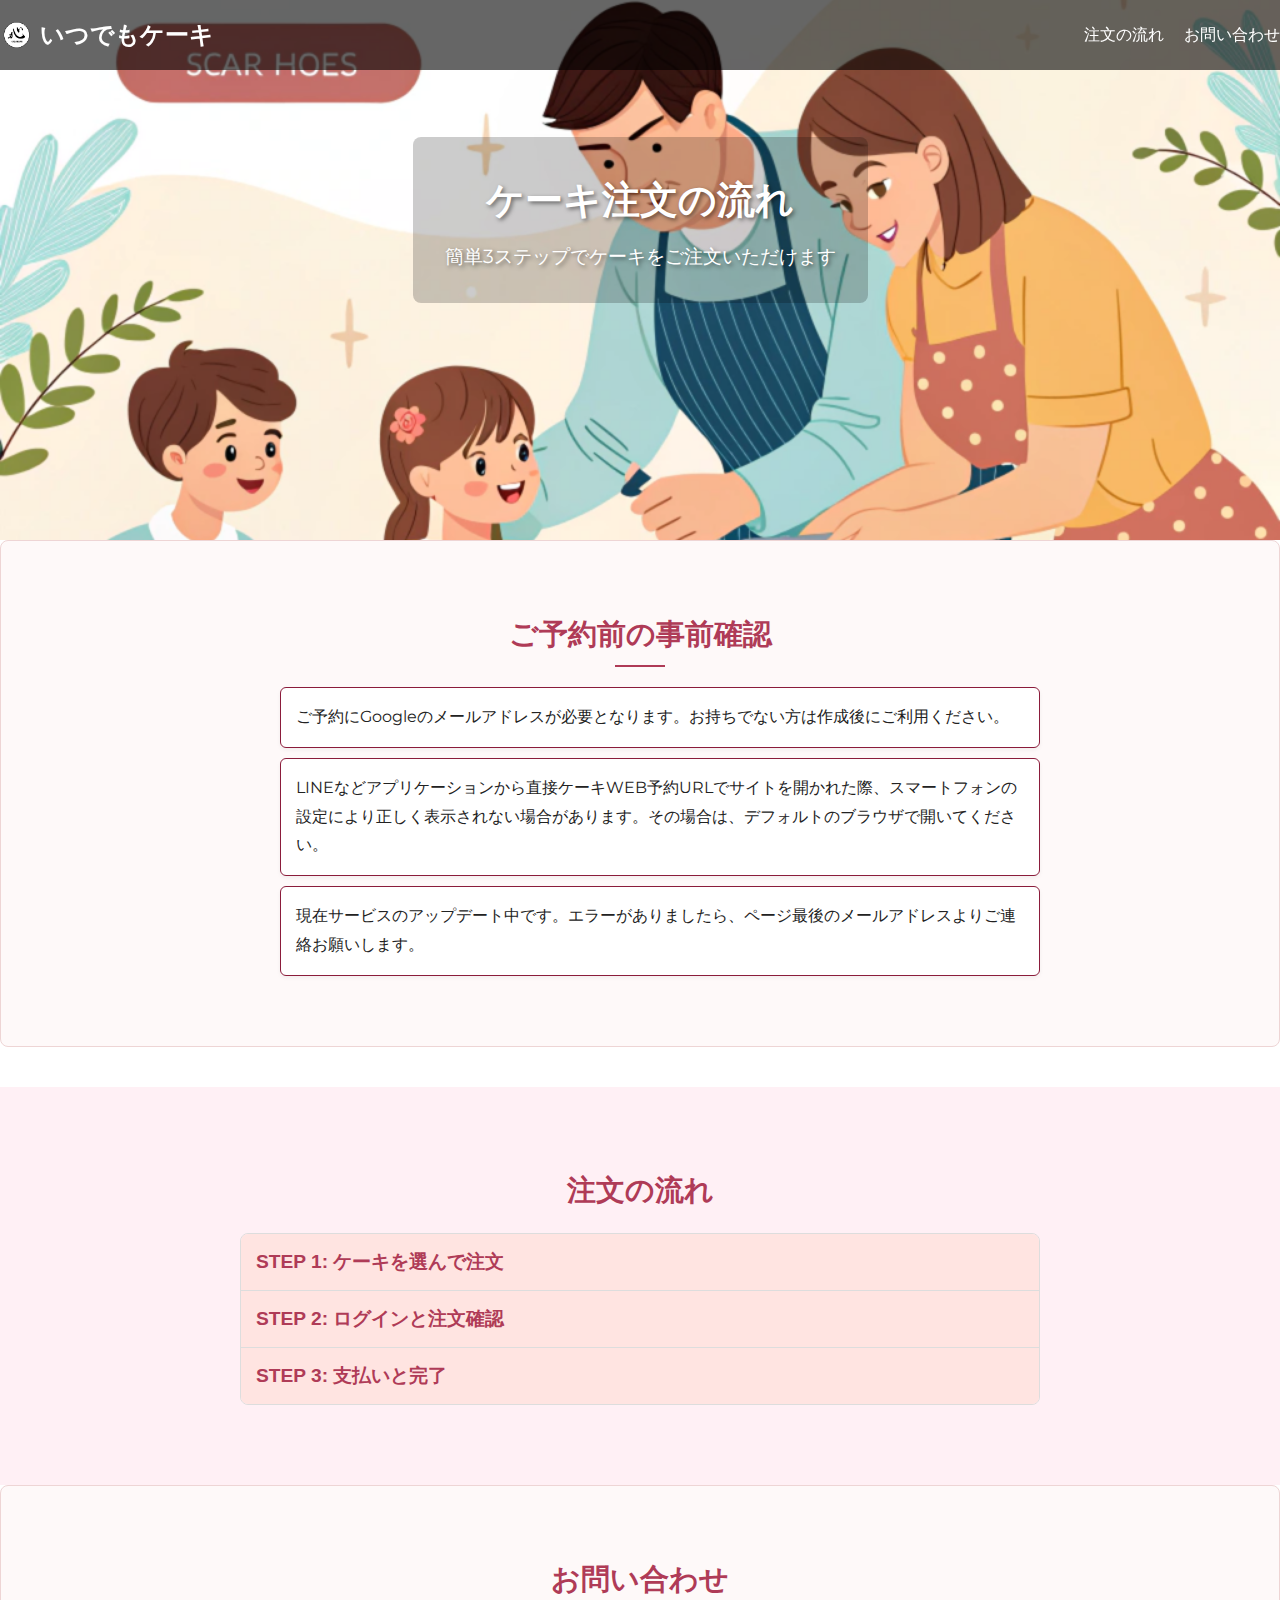
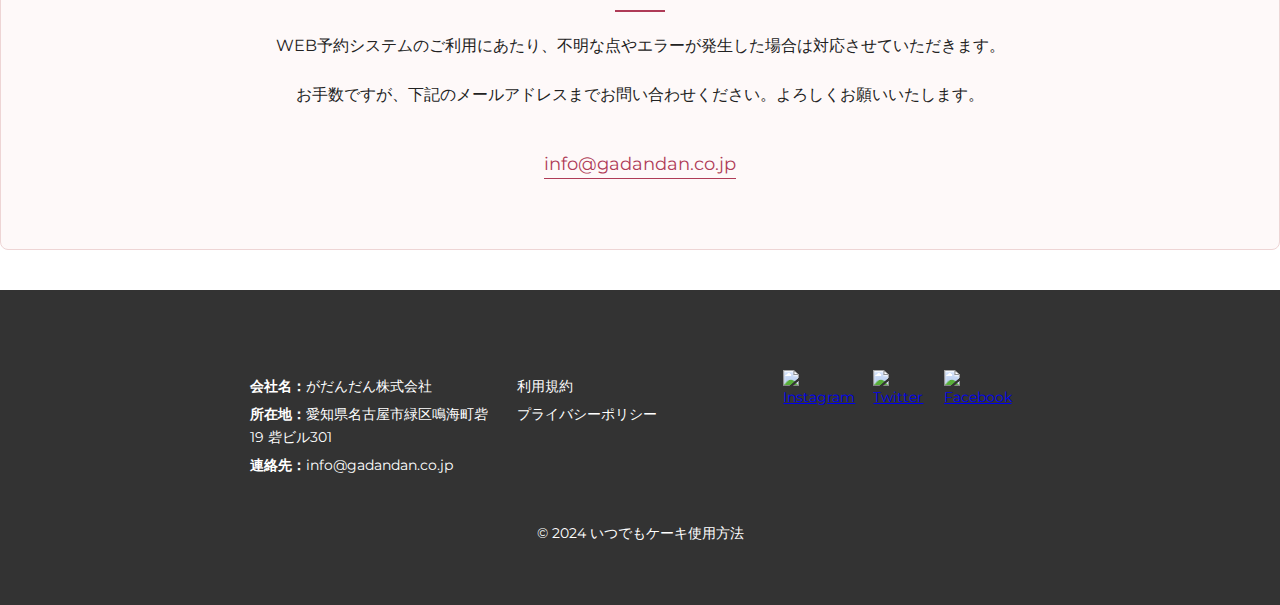
==== index.html @ a495ddf1 "Initial commit" ====
<!DOCTYPE html>
<html lang="ja">
<head>
    <meta charset="UTF-8" />
    <meta name="viewport" content="width=device-width, initial-scale=1.0"/> 
    <title>ケーキ注文LP</title>
    <link rel="preconnect" href="https://fonts.gstatic.com">
    <link href="https://fonts.googleapis.com/css2?family=Montserrat:wght@400;700&display=swap" rel="stylesheet">
    <link rel="stylesheet" href="style.css" />
</head>
<body>

    <header class="header">
        <div class="header-bg">
            <div class="nav-container">
                <div class="brand">
                    <a href="#">
                        <img src="img/gadandan_logomark.png" alt="Logo" class="logo">
                        <span class="brand-text">いつでもケーキ</span>
                    </a>
                </div>
                <button class="nav-toggle" aria-label="Toggle navigation">
                    <span class="hamburger"></span>
                </button>
                <nav class="nav">
                    <ul class="nav-list">
                        <li><a href="#steps">注文の流れ</a></li>
                        <li><a href="#contact">お問い合わせ</a></li>
                    </ul>
                </nav>
                <div class="nav-overlay"></div>
            </div>

            <div class="hero">
                <div class="hero-overlay">
                    <h1 class="hero-title">ケーキ注文の流れ</h1>
                    <p class="hero-subtitle">簡単3ステップでケーキをご注文いただけます</p>
                </div>
            </div>
        </div>
    </header>

    <section class="notice-section">
        <div class="container">
            <h2>ご予約前の事前確認</h2>
            <ul class="notice-list">
                <li>ご予約にGoogleのメールアドレスが必要となります。お持ちでない方は作成後にご利用ください。</li>
                <li>LINEなどアプリケーションから直接ケーキWEB予約URLでサイトを開かれた際、スマートフォンの設定により正しく表示されない場合があります。その場合は、デフォルトのブラウザで開いてください。</li>
                <li>現在サービスのアップデート中です。エラーがありましたら、ページ最後のメールアドレスよりご連絡お願いします。</li>
            </ul>
        </div>
    </section>

    <section class="steps-section" id="steps">
        <div class="container">
            <h2>注文の流れ</h2>
            <div class="accordion">
                <div class="accordion-item">
                    <button class="accordion-header">STEP 1: ケーキを選んで注文</button>
                    <div class="accordion-content">
                        <p>HPの画面のWEB予約ボタンをタップすると、ケーキの予約ページへ遷移します。<br>
                        ご希望の商品を選択し、メッセージプレートなどオプションがあれば入力し「カートに追加」後、「レジに進む」をタップします。</p>
                        <img src="img/step1-1.png" alt="step1" class="step-image"/>
                        <img src="img/step1-2.png" alt="step2" class="step-image"/>
                    </div>
                </div>

                <div class="accordion-item">
                    <button class="accordion-header">STEP 2: ログインと注文確認</button>
                    <div class="accordion-content">
                        <p>「レジに進む」をタップするとログイン画面へ遷移します。<br>
                        Googleアイコンを押してログインを行い、メールアドレスを確認したら次へ進みます。</p>
                        <img src="img/step2-1.png" alt="step3" class="step-image"/>
                        <img src="img/step2-2.png" alt="step4" class="step-image"/>
                        <img src="img/step2-3.png" alt="step4" class="step-image"/>
                    </div>
                </div>

                <div class="accordion-item">
                    <button class="accordion-header">STEP 3: 支払いと完了</button>
                    <div class="accordion-content">
                        <p>ログイン後、カート内容を確認して「レジに進む」をタップします。<br>
                        受け取り時間などを設定して「購入する」をタップするとPayPalで支払い画面へ移行します。支払い後、元の画面に戻り「支払い完了」が表示されます。最後にメールを確認して注文完了です。</p>
                        <img src="img/step3-1.png" alt="step5" class="step-image"/>
                        <img src="img/step3-2.png" alt="step6" class="step-image"/>
                        <img src="img/step3-3.png" alt="step7" class="step-image"/>
                        <img src="img/step8.png" alt="step8" class="step-image"/>
                    </div>
                </div>
            </div>
        </div>
    </section>

    <section class="contact-section" id="contact">
        <div class="container">
            <h2>お問い合わせ</h2>
            <p>WEB予約システムのご利用にあたり、不明な点やエラーが発生した場合は対応させていただきます。</p>
            <p>お手数ですが、下記のメールアドレスまでお問い合わせください。よろしくお願いいたします。</p>
            <a href="mailto:info@gadandan.co.jp" class="mail-link">info@gadandan.co.jp</a>
        </div>
    </section>

    <footer class="footer">
      <div class="container footer-inner">
          <!-- 会社情報 -->
          <div class="footer-company-info">
              <p><strong>会社名：</strong>がだんだん株式会社</p>
              <p><strong>所在地：</strong>愛知県名古屋市緑区鳴海町砦19 砦ビル301</p>
              <p><strong>連絡先：</strong><a href="mailto:info@gadandan.co.jp">info@gadandan.co.jp</a></p>
          </div>
  
          <!-- 利用規約、プライバシーポリシーへのリンク -->
          <div class="footer-links">
              <ul>
                  <li><a href="#">利用規約</a></li>
                  <li><a href="#">プライバシーポリシー</a></li>
              </ul>
          </div>
  
          <!-- ソーシャルメディアアイコン -->
          <div class="footer-social">
              <ul>
                  <li><a href="#" aria-label="Instagram"><img src="img/instagram-icon.png" alt="Instagram"></a></li>
                  <li><a href="#" aria-label="Twitter"><img src="img/twitter-icon.png" alt="Twitter"></a></li>
                  <li><a href="#" aria-label="Facebook"><img src="img/facebook-icon.png" alt="Facebook"></a></li>
              </ul>
          </div>
      </div>
  
      <div class="container">
          <p>&copy; 2024 いつでもケーキ使用方法</p>
      </div>
  </footer>

    <script src="script.js"></script>
</body>
</html>
---- style.css ----
body {
  margin: 0;
  font-family: 'Montserrat', sans-serif;
  line-height: 1.6;
  background: #fff;
  color: #222;
}

/* ヘッダースタイル */
.header {
  position: relative;
  width: 100%;
}

.header-bg {
  background-image: url('img/header2.png');
  background-size: cover;
  background-position: center;
  background-repeat: no-repeat;
  width: 100%;
  min-height: 60vh;
}

/* ナビゲーションバー */
.nav-container {
  position: sticky;
  top: 0;
  z-index: 999;
  background: rgba(0, 0, 0, 0.6);
  display: flex;
  align-items: center;
  justify-content: space-between;
  padding: 1rem 0;
}

.brand {
  display: flex;
  align-items: center;
}
.brand a {
  display: flex;
  align-items: center;
  text-decoration: none;
  color: #fff;
}

.logo {
  width: 32px;
  height: 32px;
  margin-right: 8px;
}

.brand-text {
  font-size: 1.5rem;
  font-weight: 700;
}

.nav {
  display: flex;
  align-items: center;
}

.nav-list {
  display: flex;
  list-style: none;
  margin: 0;
  padding: 0;
}

.nav-list li {
  margin-left: 20px;
}

.nav-list a {
  position: relative;
  color: #fff;
  text-decoration: none;
  font-weight: 500;
  transition: color 0.3s;
  padding: 5px 0;
}

.nav-list a::after {
  content: "";
  position: absolute;
  left: 0;
  bottom: -2px;
  width: 0%;
  height: 2px;
  background: #fff;
  transition: width 0.3s;
}

.nav-list a:hover::after {
  width: 100%;
}

.nav-toggle {
  background: none;
  border: none;
  display: none;
  cursor: pointer;
  padding: 0;
  position: relative;
  width: 30px;
  height: 24px;
}

.hamburger,
.hamburger::before,
.hamburger::after {
  content: "";
  background: #fff;
  position: absolute;
  width: 100%;
  height: 2px;
  left: 0;
  transition: 0.3s ease;
}
.hamburger {
  top: 50%;
  transform: translateY(-50%);
}
.hamburger::before {
  top: -8px;
}
.hamburger::after {
  top: 8px;
}

/* nav-overlay フルスクリーン表示 */
.nav-overlay {
  display: none;
  position: fixed;
  top: 0; left: 0;
  width: 100vw;
  height: 100vh;
  background: rgba(0,0,0,0.7);
  z-index: 998;
  opacity: 0;
  transition: opacity 0.3s;
}

.nav-overlay.active {
  display: block;
  opacity: 1;
}

.nav.opened .hamburger {
  background: transparent;
}
.nav.opened .hamburger::before {
  transform: rotate(45deg) translateY(8px);
}
.nav.opened .hamburger::after {
  transform: rotate(-45deg) translateY(-8px);
}

/* モバイル時メニュー */
@media (max-width: 768px) {
  .nav {
      position: fixed;
      top: 0;
      right: 0;
      height: 100vh;
      width: 100vw;
      display: flex;
      justify-content: center;
      align-items: center;
      flex-direction: column;
      background: linear-gradient(to bottom, #af3b57, #f78fa7);
      transition: transform 0.3s ease;
      transform: translateX(100%);
      z-index: 999;
  }
  .nav.opened {
      transform: translateX(0);
  }

  .nav-toggle {
      display: block;
  }

  .nav-list {
      flex-direction: column;
  }

  .nav-list li {
      margin: 20px 0;
  }

  .nav-list a {
      font-size: 1.5rem;
  }
}

/* ヒーローエリア */
.hero {
  position: relative;
  width: 100%;
  height: 300px;
  background: url('img/hero.jpg') no-repeat center center/cover;
  display: flex;
  align-items: center;
  justify-content: center;
  clip-path: polygon(0 0, 100% 0, 100% 85%, 0 100%);
}

.hero-overlay {
  background: rgba(0, 0, 0, 0.2);
  padding: 2rem;
  text-align: center;
  border-radius: 8px;
  color: #fff;
}

.hero-title {
  font-size: 2.4rem;
  margin: 0 0 10px;
  color: #fff;
  text-shadow: 2px 2px 4px rgba(0, 0, 0, 0.5);
}

.hero-subtitle {
  font-size: 1.2rem;
  margin: 0;
  color: #fff;
  text-shadow: 2px 2px 4px rgba(0, 0, 0, 0.5);
}

/* セクション共通 */
.container {
  width: 90%;
  max-width: 800px;
  margin: 40px auto;
}

h2 {
  margin-bottom: 20px;
  font-size: 1.8rem;
  color: #af3b57;
  text-align: center;
}

/* ご予約前の事前確認セクション */
.notice-section .notice-list {
  display: flex;
  flex-direction: column;
  gap: 10px;
  list-style: none;
  line-height: 1.8;
}

.notice-section .notice-list li {
  padding: 15px;
  border: 1px solid #8b1c3b;
  border-radius: 6px;
  background-color: #fff;
  box-shadow: 0 2px 4px rgba(0, 0, 0, 0.05);
}

/* 注文の流れセクション */
.steps-section {
  background: #fff0f5;
  padding: 40px 0;
}

/* アコーディオン */
.accordion {
  border: 1px solid #ddd;
  border-radius: 8px;
  overflow: hidden;
}

.accordion-item {
  border-bottom: 1px solid #ddd;
  background: #fff;
}

.accordion-item:last-child {
  border-bottom: none;
}

.accordion-header {
  width: 100%;
  text-align: left;
  background: #ffe4e1;
  border: none;
  padding: 15px;
  font-size: 1.2rem;
  cursor: pointer;
  font-weight: bold;
  color: #af3b57;
  transition: background 0.3s;
}
.accordion-header:focus {
  outline: none;
}
.accordion-header:hover {
  background: #ffcfd2;
}

.accordion-content {
  display: none;
  padding: 20px;
  background: #fff;
  line-height: 1.8;
}

.step-image {
  max-width: 100%;
  height: auto;
  margin: 20px 0;
  display: block;
  border: 1px solid #ddd;
  border-radius: 4px;
}

/* お問い合わせセクション */
.contact-section {
  text-align: center;
}

.mail-link {
  display: inline-block;
  margin-top: 20px;
  font-size: 1.1rem;
  color: #0066cc;
  text-decoration: none;
}
.mail-link:hover {
  text-decoration: underline;
}

/* フッター */
.footer {
  background: #333;
  color: #fff;
  padding: 40px 0 20px;
  font-size: 0.9rem;
  text-align: center;
}

.footer-inner {
  display: flex;
  flex-wrap: wrap;
  justify-content: space-between;
  align-items: flex-start;
  margin-bottom: 20px;
}

.footer-company-info,
.footer-links,
.footer-social {
  flex: 1 1 30%;
  margin: 0 10px;
  text-align: left;
}

/* 会社情報 */
.footer-company-info p {
  margin: 5px 0;
  line-height: 1.6;
}
.footer-company-info a {
  color: #fff;
  text-decoration: none;
}
.footer-company-info a:hover {
  text-decoration: underline;
}

/* 利用規約、プライバシーポリシー */
.footer-links ul {
  list-style: none;
  margin: 0;
  padding: 0;
}
.footer-links li {
  margin: 5px 0;
}
.footer-links a {
  color: #fff;
  text-decoration: none;
  transition: border-bottom 0.3s;
}
.footer-links a:hover {
  text-decoration: underline;
}

/* ソーシャルメディアアイコン */
.footer-social ul {
  list-style: none;
  margin: 0;
  padding: 0;
  display: flex;
}
.footer-social li {
  margin-right: 10px;
}
.footer-social img {
  width: 24px;
  height: 24px;
  transition: transform 0.3s ease;
}
.footer-social a:hover img {
  transform: scale(1.1);
}

/* コピーライト部 */
.footer > .container {
  text-align: center;
}

/* ご予約前の事前確認 & お問い合わせセクションの強調表示 */
.notice-section,
.contact-section {
  background: #fef9f9;
  border: 1px solid #eed5d5;
  border-radius: 8px;
  padding: 30px;
  margin-bottom: 40px;
}

.notice-section h2,
.contact-section h2 {
  position: relative;
  margin-bottom: 20px;
  padding-bottom: 10px;
  text-align: center;
}

.notice-section h2::after,
.contact-section h2::after {
  content: "";
  position: absolute;
  bottom: 0;
  left: 50%;
  width: 50px;
  height: 2px;
  background: #af3b57;
  transform: translateX(-50%);
}

.contact-section p {
  margin-bottom: 20px;
  line-height: 1.8;
}

/* お問い合わせメールリンク強調 */
.contact-section .mail-link {
  font-size: 1.1rem;
  color: #af3b57;
  text-decoration: none;
  border-bottom: 1px solid #af3b57;
  transition: color 0.3s, border-bottom-color 0.3s;
}
.contact-section .mail-link:hover {
  color: #f78fa7;
  border-bottom-color: #f78fa7;
}

/* レスポンシブ対応 */
@media (max-width: 768px) {
  .hero {
      height: 250px;
  }

  .hero-title {
      font-size: 2rem;
  }

  .hero-subtitle {
      font-size: 1rem;
  }

  .step-image {
      margin: 10px 0;
  }

  .footer-inner {
    flex-direction: column;
    align-items: flex-start;
  }

  .footer-company-info,
  .footer-links,
  .footer-social {
    flex: 1 1 100%;
    margin: 10px 0;
    text-align: left;
  }

  .footer-social ul {
    justify-content: flex-start;
  }
}
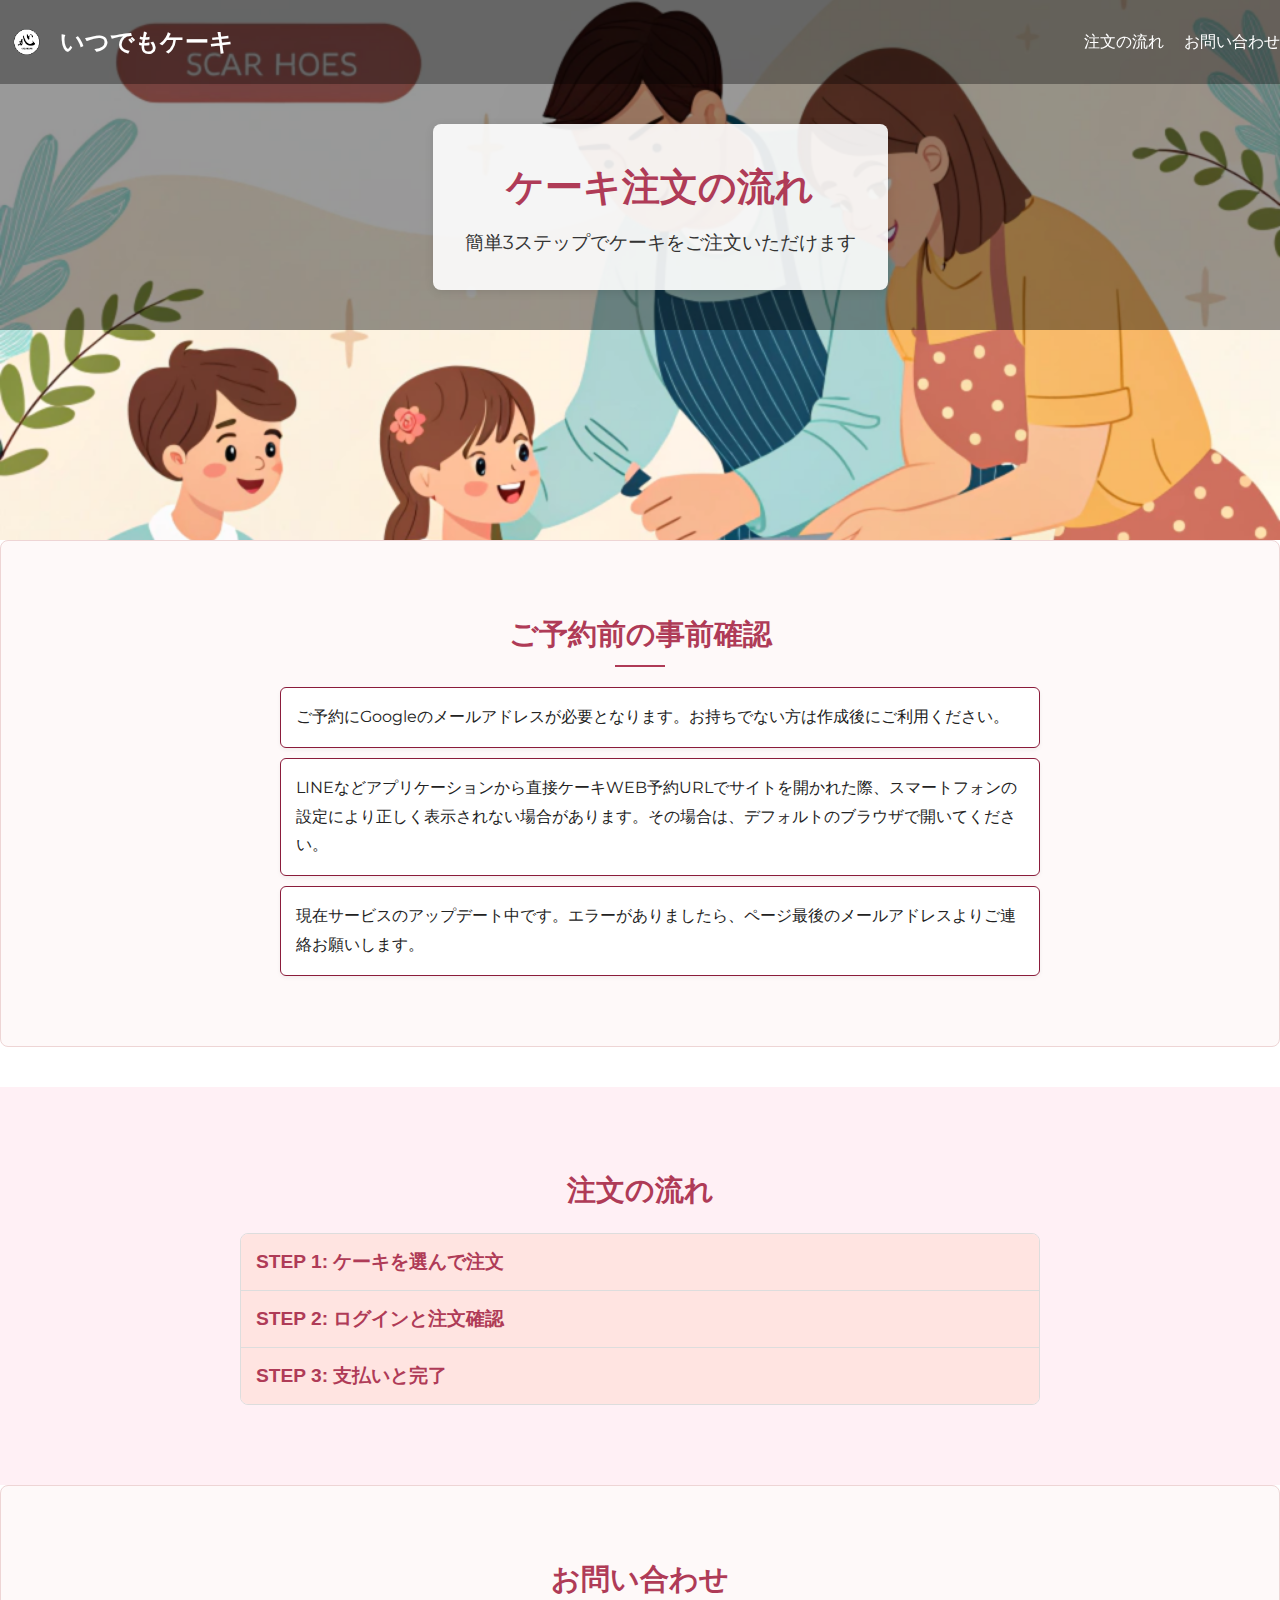
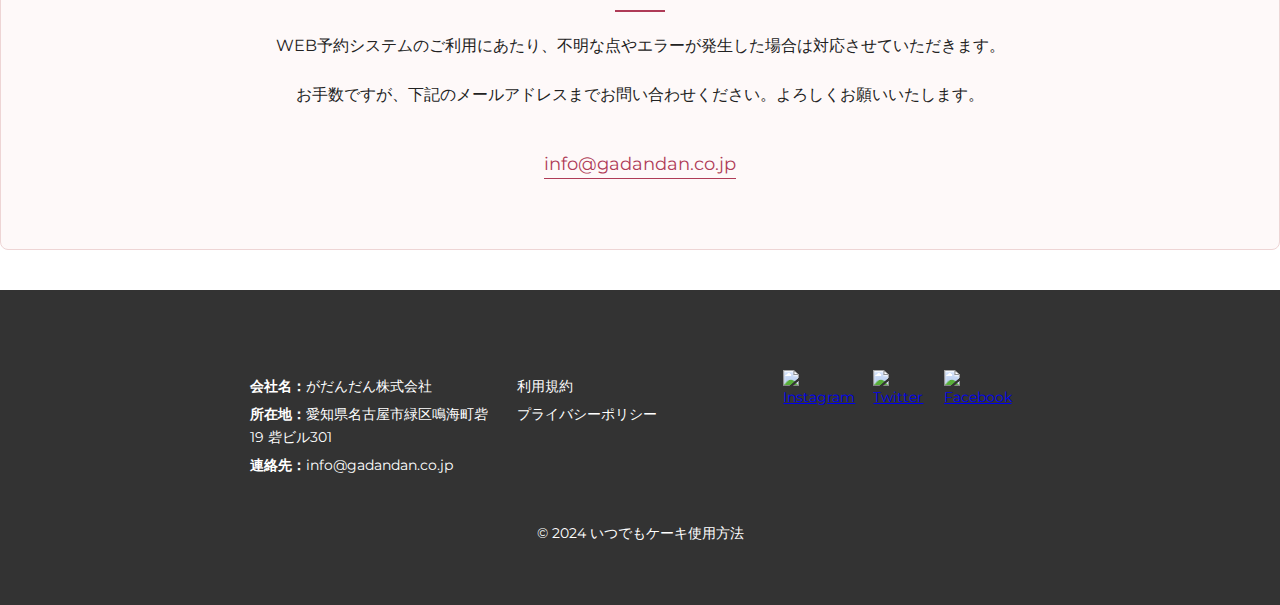
==== commit 8e6c400d: "利用規約プライバシーポリシーを追加" ====
--- a/index.html
+++ b/index.html
@@ -113,7 +113,7 @@
           <div class="footer-links">
               <ul>
                   <li><a href="#">利用規約</a></li>
-                  <li><a href="#">プライバシーポリシー</a></li>
+                  <li><a href="privacy.html">プライバシーポリシー</a></li>
               </ul>
           </div>
   
--- a/style.css
+++ b/style.css
@@ -19,6 +19,7 @@
   background-repeat: no-repeat;
   width: 100%;
   min-height: 60vh;
+  position: relative;
 }
 
 /* ナビゲーションバー */
@@ -48,6 +49,19 @@
   width: 32px;
   height: 32px;
   margin-right: 8px;
+  padding: 10px;
+}
+
+.logo a {
+  display: flex;
+  align-items: center;
+  text-decoration: none;
+  color: inherit;
+}
+
+.logo-image {
+  height: 50px;
+  width: auto;
 }
 
 .brand-text {
@@ -131,19 +145,6 @@
 /* nav-overlay フルスクリーン表示 */
 .nav-overlay {
   display: none;
-  position: fixed;
-  top: 0; left: 0;
-  width: 100vw;
-  height: 100vh;
-  background: rgba(0,0,0,0.7);
-  z-index: 998;
-  opacity: 0;
-  transition: opacity 0.3s;
-}
-
-.nav-overlay.active {
-  display: block;
-  opacity: 1;
 }
 
 .nav.opened .hamburger {
@@ -158,12 +159,18 @@
 
 /* モバイル時メニュー */
 @media (max-width: 768px) {
+  .nav-toggle {
+      display: block;
+      position: relative;
+      z-index: 1000;
+  }
+
   .nav {
       position: fixed;
       top: 0;
       right: 0;
       height: 100vh;
-      width: 100vw;
+      width: 200px;
       display: flex;
       justify-content: center;
       align-items: center;
@@ -173,12 +180,10 @@
       transform: translateX(100%);
       z-index: 999;
   }
+
   .nav.opened {
       transform: translateX(0);
-  }
-
-  .nav-toggle {
-      display: block;
+      width: 200px;
   }
 
   .nav-list {
@@ -190,7 +195,7 @@
   }
 
   .nav-list a {
-      font-size: 1.5rem;
+      font-size: 1.2rem;
   }
 }
 
@@ -198,34 +203,35 @@
 .hero {
   position: relative;
   width: 100%;
-  height: 300px;
-  background: url('img/hero.jpg') no-repeat center center/cover;
+  padding: 40px 20px;
   display: flex;
   align-items: center;
   justify-content: center;
-  clip-path: polygon(0 0, 100% 0, 100% 85%, 0 100%);
+  background: rgba(0, 0, 0, 0.4);
 }
 
 .hero-overlay {
-  background: rgba(0, 0, 0, 0.2);
+  background: rgba(255, 255, 255, 0.9);
   padding: 2rem;
   text-align: center;
   border-radius: 8px;
-  color: #fff;
+  max-width: 600px;
+  margin: 0 auto;
+  box-shadow: 0 2px 10px rgba(0, 0, 0, 0.1);
 }
 
 .hero-title {
   font-size: 2.4rem;
   margin: 0 0 10px;
-  color: #fff;
-  text-shadow: 2px 2px 4px rgba(0, 0, 0, 0.5);
+  color: #af3b57;
+  text-shadow: none;
 }
 
 .hero-subtitle {
   font-size: 1.2rem;
   margin: 0;
-  color: #fff;
-  text-shadow: 2px 2px 4px rgba(0, 0, 0, 0.5);
+  color: #333;
+  text-shadow: none;
 }
 
 /* セクション共通 */
